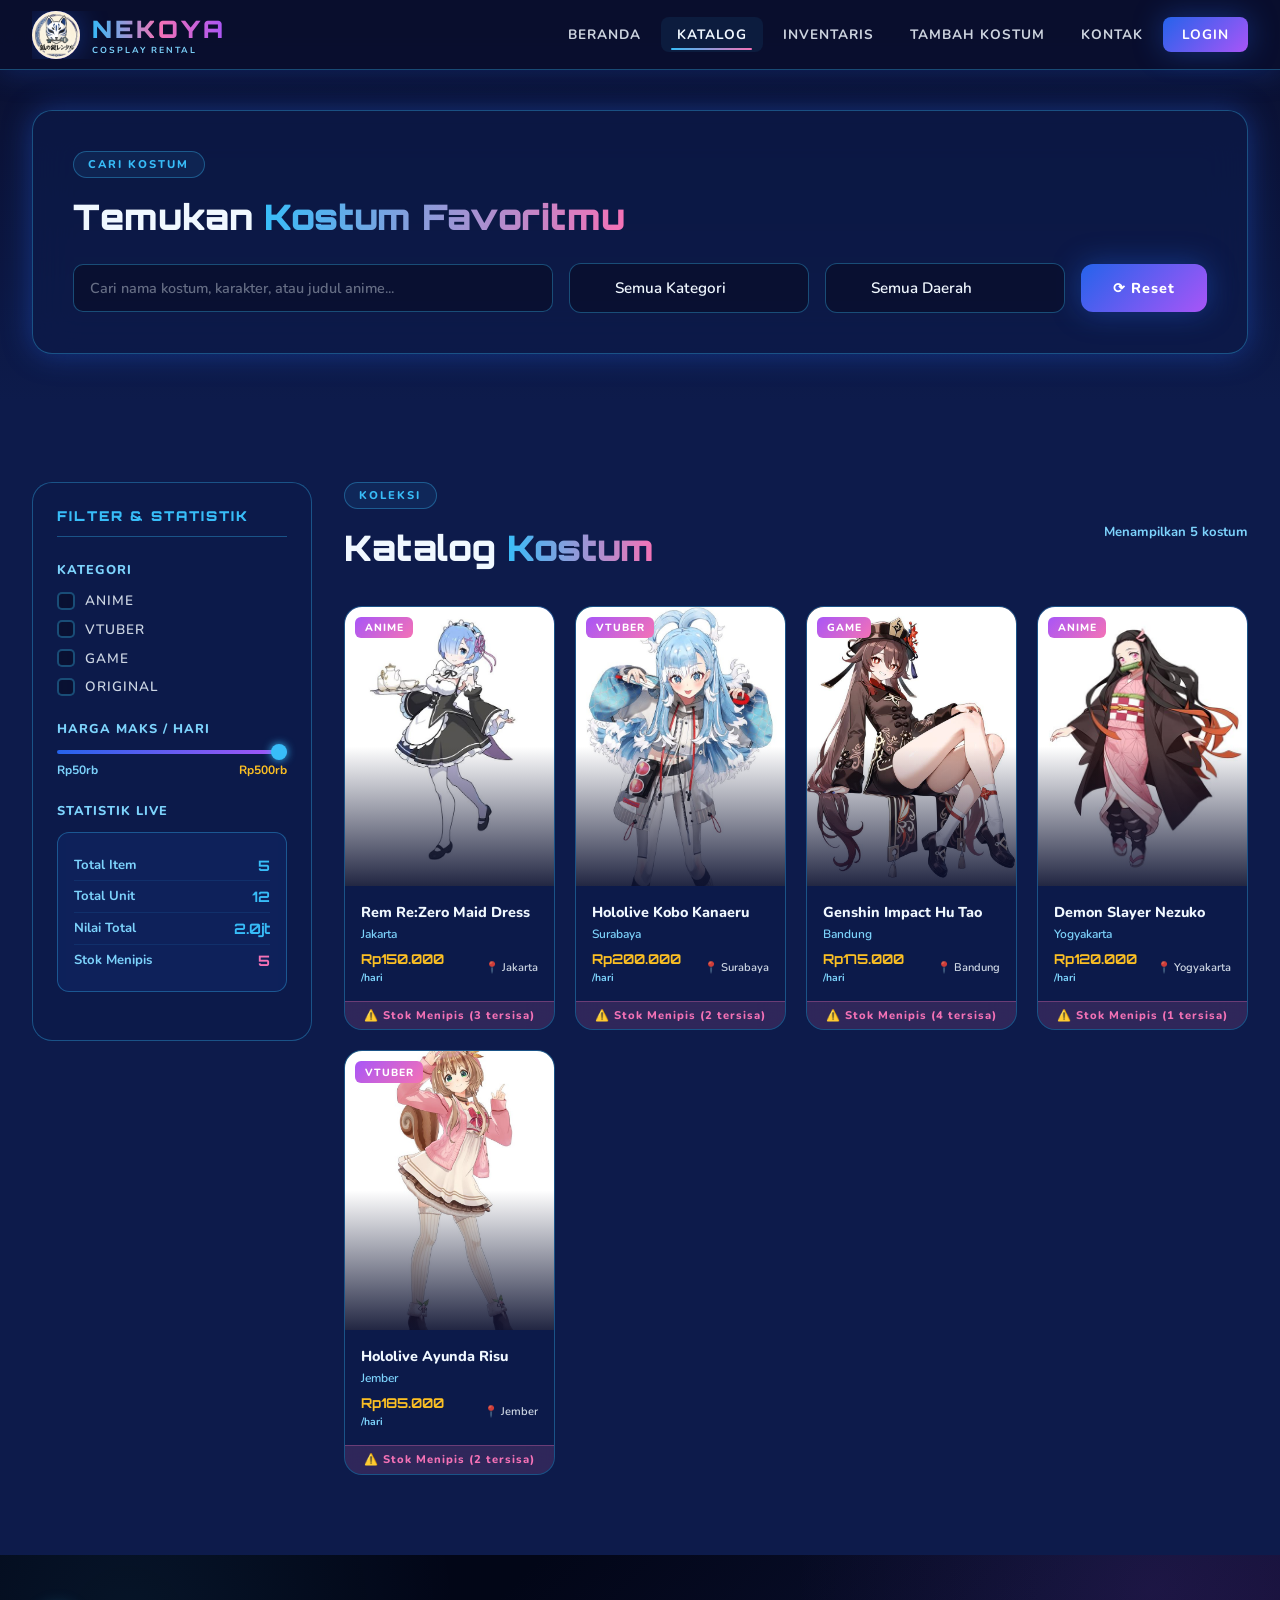
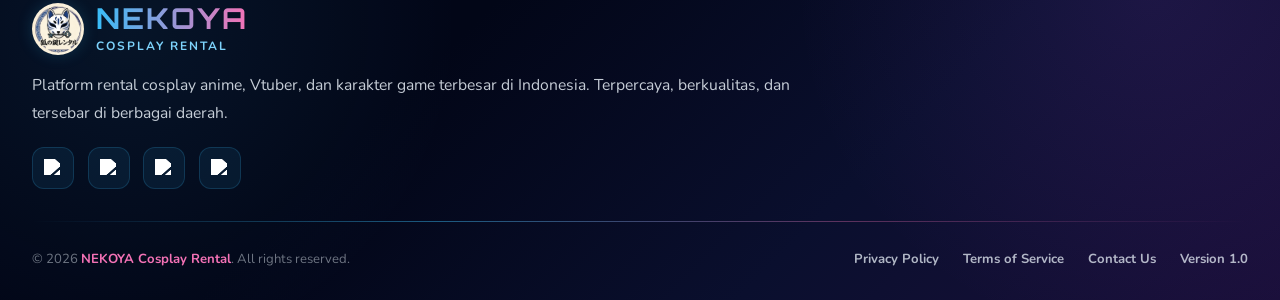
==== katalog.html @ 481cc05e "first commit" ====
<!doctype html>
<html lang="id">
  <head>
    <meta charset="UTF-8" />
    <meta name="viewport" content="width=device-width, initial-scale=1.0" />
    <title>NEKOYA — Katalog</title>
    <link rel="icon" type="image/png" href="picture/Logo Nekoya.png" />
    <link
      href="https://fonts.googleapis.com/css2?family=Cinzel+Decorative:wght@700;900&family=Nunito:wght@400;600;700;800&family=Orbitron:wght@400;700;900&display=swap"
      rel="stylesheet"
    />
    <link rel="stylesheet" href="style.css" />
  </head>
  <body>
    <nav id="navbar">
      <a href="index.html" class="nav-logo">
        <div class="logo-icon">
          <img src="picture/Logo Nekoya.png" alt="Logo Nekoya" />
        </div>
        <div>
          <span class="logo-text">NEKOYA</span>
          <span class="logo-sub">Cosplay Rental</span>
        </div>
      </a>

      <ul class="nav-menu" id="navMenu">
        <li><a href="index.html">Beranda</a></li>
        <li><a href="katalog.html" class="active">Katalog</a></li>
        <li><a href="inventaris.html">Inventaris</a></li>
        <li><a href="tambah.html">Tambah Kostum</a></li>
        <li><a href="kontak.html">Kontak</a></li>
        <li><a href="" class="nav-cta">Login</a></li>
      </ul>

      <div class="hamburger" id="hamburger" onclick="toggleMenu()">
        <span></span><span></span><span></span>
      </div>
    </nav>

    <section id="search-section" style="padding-top: 110px">
      <div class="container">
        <div class="search-wrap reveal">
          <div style="margin-bottom: 1.5rem">
            <div class="section-tag">Cari Kostum</div>
            <h2 class="section-title">Temukan <span>Kostum Favoritmu</span></h2>
          </div>
          <div class="search-row">
            <div class="search-input-wrap" style="flex: 2">
              <span class="search-icon"></span>
              <input
                type="text"
                class="search-input"
                id="searchInput"
                placeholder="Cari nama kostum, karakter, atau judul anime..."
                oninput="filterKatalog()"
              />
            </div>
            <div class="search-input-wrap">
              <select
                class="search-input"
                id="filterKategori"
                onchange="filterKatalog()"
              >
                <option value="">Semua Kategori</option>
                <option value="anime">Anime</option>
                <option value="vtuber">Vtuber</option>
                <option value="game">Game</option>
                <option value="original">Original</option>
              </select>
            </div>
            <div class="search-input-wrap">
              <select
                class="search-input"
                id="filterDaerah"
                onchange="filterKatalog()"
              >
                <option value="">Semua Daerah</option>
                <option value="Jakarta">Jakarta</option>
                <option value="Surabaya">Surabaya</option>
                <option value="Bandung">Bandung</option>
                <option value="Yogyakarta">Yogyakarta</option>
                <option value="Malang">Malang</option>
                <option value="Semarang">Semarang</option>
                <option value="Jember">Jember</option>
              </select>
            </div>
            <button class="btn-search" onclick="resetFilter()">⟳ Reset</button>
          </div>
        </div>
      </div>
    </section>

    <section id="katalog">
      <div class="container">
        <div class="katalog-layout">
          <aside id="sidebar" role="complementary" aria-label="Filter Katalog">
            <div class="sidebar-title">Filter & Statistik</div>

            <div class="filter-group">
              <span class="filter-label">Kategori</span>
              <div class="checkbox-item">
                <input
                  type="checkbox"
                  id="cb-anime"
                  onchange="filterKatalog()"
                /><label for="cb-anime">Anime</label>
              </div>
              <div class="checkbox-item">
                <input
                  type="checkbox"
                  id="cb-vtuber"
                  onchange="filterKatalog()"
                /><label for="cb-vtuber">Vtuber</label>
              </div>
              <div class="checkbox-item">
                <input
                  type="checkbox"
                  id="cb-game"
                  onchange="filterKatalog()"
                /><label for="cb-game">Game</label>
              </div>
              <div class="checkbox-item">
                <input
                  type="checkbox"
                  id="cb-original"
                  onchange="filterKatalog()"
                /><label for="cb-original">Original</label>
              </div>
            </div>

            <div class="filter-group">
              <span class="filter-label">Harga Maks / Hari</span>
              <div class="price-range">
                <input
                  type="range"
                  id="priceRange"
                  min="50000"
                  max="500000"
                  value="500000"
                  step="10000"
                  oninput="updatePrice(this.value)"
                />
                <div
                  style="
                    display: flex;
                    justify-content: space-between;
                    font-size: 0.75rem;
                    color: var(--blue-glow);
                    font-weight: 700;
                  "
                >
                  <span>Rp50rb</span>
                  <span id="priceLabel" style="color: var(--accent-gold)"
                    >Rp500rb</span
                  >
                </div>
              </div>
            </div>

            <div class="filter-group">
              <span class="filter-label">Statistik Live</span>
              <div class="sidebar-stat" id="sidebarStat"></div>
            </div>
          </aside>

          <div>
            <div
              style="
                display: flex;
                justify-content: space-between;
                align-items: center;
                margin-bottom: 1.5rem;
                flex-wrap: wrap;
                gap: 0.5rem;
              "
            >
              <div>
                <div class="section-tag">Koleksi</div>
                <h2 class="section-title">Katalog <span>Kostum</span></h2>
              </div>
              <span
                style="
                  color: var(--blue-glow);
                  font-size: 0.82rem;
                  font-weight: 700;
                "
                id="countLabel"
                >Menampilkan semua kostum</span
              >
            </div>
            <div class="card-grid" id="cardGrid"></div>
          </div>
        </div>
      </div>
    </section>

   <footer id="footer" class="footer-simple">
      <div class="container">
        <div class="footer-top">
          <div class="footer-left">
            <div class="footer-brand">
              <img
                src="picture/Logo Nekoya.png"
                alt="Nekoya"
                class="footer-logo"
              />
              <div>
                <h3>NEKOYA</h3>
                <span>Cosplay Rental</span>
              </div>
            </div>

            <p class="footer-desc">
              Platform rental cosplay anime, Vtuber, dan karakter game terbesar
              di Indonesia. Terpercaya, berkualitas, dan tersebar di berbagai
              daerah.
            </p>

            <div class="footer-social">
              <a
                href="https://instagram.com/"
                class="social-btn"
                target="_blank"
                aria-label="Instagram"
              >
                <img
                  src="https://cdn-icons-png.flaticon.com/512/2111/2111463.png"
                  alt="Instagram"
                  class="social-icon"
                />
              </a>

              <a
                href="https://www.tiktok.com/"
                class="social-btn"
                target="_blank"
                aria-label="TikTok"
              >
                <img
                  src="https://cdn-icons-png.flaticon.com/512/3046/3046121.png"
                  alt="TikTok"
                  class="social-icon"
                />
              </a>

              <a
                href="https://discord.com/"
                class="social-btn"
                target="_blank"
                aria-label="Discord"
              >
                <img
                  src="https://cdn-icons-png.flaticon.com/512/5968/5968756.png"
                  alt="Discord"
                  class="social-icon"
                />
              </a>

              <a
                href="https://x.com/"
                class="social-btn"
                target="_blank"
                aria-label="Twitter"
              >
                <img
                  src="https://cdn-icons-png.flaticon.com/512/733/733579.png"
                  alt="Twitter"
                  class="social-icon"
                />
              </a>
            </div>
          </div>
        </div>

        <div class="footer-line"></div>

        <div class="footer-bottom">
          <p>© 2026 <span>NEKOYA Cosplay Rental</span>. All rights reserved.</p>

          <div class="footer-links">
            <a href="#">Privacy Policy</a>
            <a href="#">Terms of Service</a>
            <a href="kontak.html">Contact Us</a>
            <a href="#">Version 1.0</a>
          </div>
        </div>
      </div>
    </footer>

    <script src="script.js"></script>
  </body>
</html>
---- style.css ----
/* ===== CSS VARIABLES ===== */
:root {
  --blue-deep: #0a0f2e;
  --blue-mid: #0d1b4b;
  --blue-primary: #1a3a8f;
  --blue-bright: #2563eb;
  --blue-neon: #38bdf8;
  --blue-glow: #7dd3fc;
  --accent-pink: #f472b6;
  --accent-purple: #a855f7;
  --accent-gold: #fbbf24;
  --accent-cyan: #06b6d4;
  --white: #f0f8ff;
  --white-dim: rgba(240, 248, 255, 0.85);
  --glass: rgba(13, 27, 75, 0.65);
  --glass-light: rgba(56, 189, 248, 0.08);
  --border-glow: rgba(56, 189, 248, 0.35);
  --shadow-blue: 0 0 30px rgba(37, 99, 235, 0.4);
  --shadow-pink: 0 0 20px rgba(244, 114, 182, 0.4);
  --transition: 0.3s cubic-bezier(0.4, 0, 0.2, 1);
}

* {
  margin: 0;
  padding: 0;
  box-sizing: border-box;
}
html {
  scroll-behavior: smooth;
}

body {
  font-family: "Nunito", sans-serif;
  background: var(--blue-deep);
  color: var(--white);
  overflow-x: hidden;
  min-height: 100vh;
}

::-webkit-scrollbar {
  width: 6px;
}
::-webkit-scrollbar-track {
  background: var(--blue-deep);
}
::-webkit-scrollbar-thumb {
  background: var(--blue-bright);
  border-radius: 3px;
}

body::before {
  content: "";
  position: fixed;
  top: 0;
  left: 0;
  right: 0;
  bottom: 0;
  background:
    radial-gradient(
      ellipse at 20% 20%,
      rgba(168, 85, 247, 0.15) 0%,
      transparent 50%
    ),
    radial-gradient(
      ellipse at 80% 80%,
      rgba(6, 182, 212, 0.12) 0%,
      transparent 50%
    ),
    radial-gradient(
      ellipse at 50% 50%,
      rgba(26, 58, 143, 0.3) 0%,
      transparent 70%
    );
  pointer-events: none;
  z-index: 0;
  animation: bgShift 8s ease-in-out infinite alternate;
}

@keyframes bgShift {
  0% {
    opacity: 1;
  }
  100% {
    opacity: 0.7;
    transform: scale(1.05);
  }
}

nav#navbar {
  position: fixed;
  top: 0;
  left: 0;
  right: 0;
  z-index: 1000;
  background: rgba(10, 15, 46, 0.92);
  backdrop-filter: blur(16px);
  border-bottom: 1px solid var(--border-glow);
  display: flex;
  align-items: center;
  justify-content: space-between;
  padding: 0 2rem;
  height: 70px;
  box-shadow: 0 2px 30px rgba(37, 99, 235, 0.25);
  transition: var(--transition);
}

.nav-logo {
  display: flex;
  align-items: center;
  gap: 12px;
  text-decoration: none;
  min-width: 0;
  flex: 1;
  overflow: hidden;
}

.nav-logo > div:last-child {
  min-width: 0;
  overflow: hidden;
}

.logo-text,
.logo-sub {
  display: block;
  overflow: hidden;
  text-overflow: ellipsis;
}

.logo-icon {
  height: 48px;
  width: 48px;
  background: linear-gradient(135deg, var(--blue-bright), var(--accent-purple));
  border-radius: 50%;
  display: flex;
  align-items: center;
  justify-content: center;
  font-size: 22px;
  box-shadow: var(--shadow-blue);
  animation: logoPulse 3s ease-in-out infinite;
  position: relative;
  overflow: hidden;
}

.logo-icon img {
  width: 100%;
  height: 100%;
  object-fit: cover;
}

.logo-icon::after {
  content: "";
  position: absolute;
  inset: 0;
  background: linear-gradient(
    45deg,
    transparent 30%,
    rgba(255, 255, 255, 0.2) 50%,
    transparent 70%
  );
  animation: shimmer 2s infinite;
}

@keyframes logoPulse {
  0%,
  100% {
    box-shadow: 0 0 15px rgba(37, 99, 235, 0.6);
  }
  50% {
    box-shadow:
      0 0 30px rgba(168, 85, 247, 0.8),
      0 0 60px rgba(37, 99, 235, 0.4);
  }
}

@keyframes shimmer {
  0% {
    transform: translateX(-100%);
  }
  100% {
    transform: translateX(100%);
  }
}

.logo-text {
  font-family: "Orbitron", sans-serif;
  font-weight: 900;
  font-size: 1.5rem;
  background: linear-gradient(
    90deg,
    var(--blue-neon),
    var(--accent-pink),
    var(--accent-purple)
  );
  -webkit-background-clip: text;
  -webkit-text-fill-color: transparent;
  background-clip: text;
  letter-spacing: 3px;
}

.logo-sub {
  font-size: 0.55rem;
  color: var(--blue-glow);
  letter-spacing: 2px;
  text-transform: uppercase;
  font-weight: 700;
}

.nav-menu {
  display: flex;
  align-items: center;
  gap: 0.25rem;
  list-style: none;
  flex-shrink: 0;
}

.nav-menu a {
  display: block;
  padding: 0.5rem 1rem;
  color: var(--white-dim);
  text-decoration: none;
  font-weight: 700;
  font-size: 0.85rem;
  letter-spacing: 1px;
  text-transform: uppercase;
  border-radius: 8px;
  transition: var(--transition);
  position: relative;
}

.nav-menu a::after {
  content: "";
  position: absolute;
  bottom: 2px;
  left: 50%;
  right: 50%;
  height: 2px;
  background: linear-gradient(90deg, var(--blue-neon), var(--accent-pink));
  border-radius: 1px;
  transition: var(--transition);
}

.nav-menu a:hover {
  color: var(--white);
  background: var(--glass-light);
}
.nav-menu a:hover::after {
  left: 10%;
  right: 10%;
}

.nav-cta {
  background: linear-gradient(
    135deg,
    var(--blue-bright),
    var(--accent-purple)
  ) !important;
  color: white !important;
  padding: 0.5rem 1.2rem !important;
  border-radius: 8px !important;
  box-shadow: var(--shadow-blue);
}

.nav-cta:hover {
  transform: translateY(-2px);
  box-shadow: 0 0 25px rgba(168, 85, 247, 0.6) !important;
}
.nav-cta::after {
  display: none;
}

.hamburger {
  display: none;
  flex-direction: column;
  gap: 5px;
  cursor: pointer;
  padding: 5px;
}
.hamburger span {
  display: block;
  width: 25px;
  height: 2px;
  background: var(--blue-neon);
  border-radius: 2px;
  transition: var(--transition);
}

header#hero {
  position: relative;
  z-index: 1;
  min-height: 100vh;
  display: flex;
  align-items: center;
  padding: 100px 2rem 60px;
  overflow: visible;
}

.hero-bg {
  position: absolute;
  inset: 0;
  background: linear-gradient(
    135deg,
    rgba(10, 15, 46, 0.95) 0%,
    rgba(26, 58, 143, 0.6) 50%,
    rgba(168, 85, 247, 0.2) 100%
  );
  z-index: 0;
}

.anime-char {
  position: absolute;
  right: -20px;
  bottom: 0;
  width: 55%;
  max-width: 680px;
  height: 100%;
  z-index: 1;
  pointer-events: none;
}

.char-svg-wrap {
  position: absolute;
  bottom: 0;
  right: 0;
  width: 100%;
  height: 100%;
  display: flex;
  align-items: flex-end;
  justify-content: flex-end;
}

.orb {
  position: absolute;
  border-radius: 50%;
  filter: blur(60px);
  animation: float 6s ease-in-out infinite;
  pointer-events: none;
}
.orb-1 {
  width: 300px;
  height: 300px;
  background: rgba(168, 85, 247, 0.2);
  top: 10%;
  left: -5%;
  animation-delay: 0s;
}
.orb-2 {
  width: 200px;
  height: 200px;
  background: rgba(6, 182, 212, 0.25);
  top: 60%;
  left: 30%;
  animation-delay: 2s;
}
.orb-3 {
  width: 250px;
  height: 250px;
  background: rgba(244, 114, 182, 0.15);
  top: 20%;
  right: 10%;
  animation-delay: 4s;
}

@keyframes float {
  0%,
  100% {
    transform: translateY(0px) rotate(0deg);
  }
  50% {
    transform: translateY(-30px) rotate(5deg);
  }
}

.stars {
  position: absolute;
  inset: 0;
  z-index: 0;
  overflow: hidden;
}
.star {
  position: absolute;
  width: 2px;
  height: 2px;
  background: white;
  border-radius: 50%;
  animation: twinkle 3s ease-in-out infinite;
}

@keyframes twinkle {
  0%,
  100% {
    opacity: 0.2;
    transform: scale(1);
  }
  50% {
    opacity: 1;
    transform: scale(1.5);
  }
}

.hero-content {
  position: relative;
  z-index: 2;
  max-width: 600px;
  text-align: left;
}

.hero-badge {
  display: inline-flex;
  align-items: center;
  gap: 8px;
  background: rgba(56, 189, 248, 0.1);
  border: 1px solid var(--border-glow);
  border-radius: 50px;
  padding: 0.4rem 1rem;
  font-size: 0.75rem;
  font-weight: 700;
  letter-spacing: 2px;
  text-transform: uppercase;
  color: var(--blue-neon);
  margin-bottom: 1.5rem;
  animation: slideInLeft 0.8s ease both;
}

.hero-badge-dot {
  width: 8px;
  height: 8px;
  background: var(--accent-pink);
  border-radius: 50%;
  animation: blink 1.5s ease-in-out infinite;
}

@keyframes blink {
  0%,
  100% {
    opacity: 1;
  }
  50% {
    opacity: 0.3;
  }
}

@keyframes slideInLeft {
  from {
    opacity: 0;
    transform: translateX(-40px);
  }
  to {
    opacity: 1;
    transform: translateX(0);
  }
}

.hero-title {
  font-family: "Cinzel Decorative", serif;
  font-size: clamp(2.5rem, 6vw, 4.5rem);
  font-weight: 900;
  line-height: 1.24;
  padding-top: 10px;
  margin-bottom: 1rem;
  animation: slideInLeft 0.8s ease 0.2s both;
  overflow: visible;
}

.hero-title .line1 {
  color: var(--white);
}

.hero-title .line1,
.hero-title .line2 {
  display: block;
  overflow: visible;
  padding-top: 0.12em;
}

.hero-title span {
  display: block;
  padding-top: 6px;
}

.hero-title .line2 {
  background: linear-gradient(
    90deg,
    var(--blue-neon),
    var(--accent-pink),
    var(--accent-purple)
  );
  -webkit-background-clip: text;
  -webkit-text-fill-color: transparent;
  background-clip: text;
  background-size: 200% auto;
  animation:
    gradientFlow 3s linear infinite,
    slideInLeft 0.8s ease 0.2s both;
}

@keyframes gradientFlow {
  0% {
    background-position: 0% center;
  }
  100% {
    background-position: 200% center;
  }
}

.hero-desc {
  font-size: 1.05rem;
  color: var(--white-dim);
  line-height: 1.8;
  margin-bottom: 2rem;
  max-width: 480px;
  animation: slideInLeft 0.8s ease 0.4s both;
}

.hero-btns {
  display: flex;
  gap: 1rem;
  flex-wrap: wrap;
  animation: slideInLeft 0.8s ease 0.6s both;
}

.btn-primary {
  display: inline-flex;
  align-items: center;
  gap: 8px;
  background: linear-gradient(135deg, var(--blue-bright), var(--accent-purple));
  color: white;
  padding: 0.85rem 1.8rem;
  border-radius: 12px;
  font-weight: 800;
  font-size: 0.9rem;
  text-decoration: none;
  letter-spacing: 1px;
  border: none;
  cursor: pointer;
  box-shadow: var(--shadow-blue);
  transition: var(--transition);
  position: relative;
  overflow: hidden;
}

.btn-primary::after {
  content: "";
  position: absolute;
  inset: 0;
  background: linear-gradient(
    45deg,
    transparent 30%,
    rgba(255, 255, 255, 0.15) 50%,
    transparent 70%
  );
  transform: translateX(-100%);
  transition: var(--transition);
}

.btn-primary:hover {
  transform: translateY(-3px);
  box-shadow: 0 0 40px rgba(168, 85, 247, 0.7);
}
.btn-primary:hover::after {
  transform: translateX(100%);
}

.btn-secondary {
  display: inline-flex;
  align-items: center;
  gap: 8px;
  background: transparent;
  color: var(--blue-neon);
  padding: 0.85rem 1.8rem;
  border-radius: 12px;
  font-weight: 800;
  font-size: 0.9rem;
  text-decoration: none;
  letter-spacing: 1px;
  border: 1px solid var(--border-glow);
  cursor: pointer;
  transition: var(--transition);
}

.btn-secondary:hover {
  background: var(--glass-light);
  border-color: var(--blue-neon);
  transform: translateY(-3px);
  box-shadow: 0 0 20px rgba(56, 189, 248, 0.3);
}

.hero-stats {
  display: flex;
  gap: 2rem;
  margin-top: 3rem;
  animation: slideInLeft 0.8s ease 0.8s both;
}

.stat-item {
  text-align: center;
}
.stat-num {
  font-family: "Orbitron", sans-serif;
  font-size: 1.8rem;
  font-weight: 900;
  background: linear-gradient(90deg, var(--blue-neon), var(--accent-pink));
  -webkit-background-clip: text;
  -webkit-text-fill-color: transparent;
  background-clip: text;
}
.stat-label {
  font-size: 0.7rem;
  color: var(--blue-glow);
  letter-spacing: 1px;
  text-transform: uppercase;
  font-weight: 700;
}

.hero-illustration {
  position: absolute;
  right: 0;
  bottom: 0;
  width: 50%;
  max-width: 620px;
  height: 100%;
  z-index: 1;
  display: flex;
  align-items: flex-end;
  justify-content: center;
}

.hero-character {
  width: 100%;
  max-width: 420px;
  height: auto;
  object-fit: contain;
  position: relative;
  z-index: 2;

  filter: drop-shadow(0 0 25px rgba(138, 43, 226, 0.6))
    drop-shadow(0 0 60px rgba(56, 189, 248, 0.4));

  animation: float 6s ease-in-out infinite;
}

.hero-illustration::before {
  content: "";
  position: absolute;
  width: 420px;
  height: 420px;
  background: radial-gradient(
    circle,
    rgba(138, 43, 226, 0.35) 0%,
    rgba(56, 189, 248, 0.25) 40%,
    rgba(56, 189, 248, 0) 70%
  );
  filter: blur(40px);
  z-index: 1;
}

.hero-illustration::after {
  content: "";
  position: absolute;
  bottom: 10px;
  width: 260px;
  height: 70px;

  background: radial-gradient(
    ellipse at center,
    rgba(0, 0, 0, 0.5) 0%,
    rgba(0, 0, 0, 0.2) 60%,
    rgba(0, 0, 0, 0) 100%
  );

  border-radius: 50%;
  filter: blur(10px);
  z-index: 1;
}

@keyframes float {
  0%,
  100% {
    transform: translateY(0);
  }
  50% {
    transform: translateY(-12px);
  }
}

.hero-illustration img {
  width: 100%;
  height: auto;
  max-height: 90vh;
  object-fit: contain;
  display: block;
}

.hero-illustration svg {
  width: 100%;
  height: auto;
  max-height: 90vh;
}

section {
  position: relative;
  z-index: 1;
  padding: 5rem 2rem;
}

.container {
  max-width: 1280px;
  margin: 0 auto;
}

.section-tag {
  display: inline-flex;
  align-items: center;
  gap: 8px;
  background: rgba(56, 189, 248, 0.08);
  border: 1px solid var(--border-glow);
  border-radius: 50px;
  padding: 0.3rem 0.9rem;
  font-size: 0.7rem;
  font-weight: 800;
  letter-spacing: 2px;
  text-transform: uppercase;
  color: var(--blue-neon);
  margin-bottom: 1rem;
}

.section-title {
  font-family: "Orbitron", sans-serif;
  font-size: clamp(1.5rem, 3vw, 2.2rem);
  font-weight: 900;
  margin-bottom: 0.75rem;
  color: var(--white);
}

.section-title span {
  background: linear-gradient(90deg, var(--blue-neon), var(--accent-pink));
  -webkit-background-clip: text;
  -webkit-text-fill-color: transparent;
  background-clip: text;
}

.section-desc {
  color: var(--white-dim);
  line-height: 1.8;
  max-width: 500px;
  font-size: 0.95rem;
}

#search-section {
  background: linear-gradient(
    180deg,
    var(--blue-deep) 0%,
    var(--blue-mid) 100%
  );
  padding: 3rem 2rem;
}

.search-wrap {
  background: var(--glass);
  backdrop-filter: blur(20px);
  border: 1px solid var(--border-glow);
  border-radius: 20px;
  padding: 2.5rem;
  box-shadow: var(--shadow-blue);
}

.search-row {
  display: flex;
  gap: 1rem;
  align-items: center;
  flex-wrap: wrap;
}

.search-input-wrap {
  flex: 1;
  min-width: 240px;
  position: relative;
}

.search-icon {
  position: absolute;
  left: 1rem;
  top: 50%;
  transform: translateY(-50%);
  font-size: 1.1rem;
  color: var(--blue-neon);
  pointer-events: none;
}

.search-input {
  width: 100%;
  background: rgba(10, 15, 46, 0.8);
  border: 1px solid var(--border-glow);
  border-radius: 12px;
  padding: 0.9rem 1rem 0.9rem 2.8rem;
  color: var(--white);
  font-family: "Nunito", sans-serif;
  font-size: 0.95rem;
  font-weight: 600;
  transition: var(--transition);
  outline: none;
}

.search-input::placeholder {
  color: rgba(240, 248, 255, 0.4);
}
.search-input:focus {
  border-color: var(--blue-neon);
  box-shadow:
    0 0 0 3px rgba(56, 189, 248, 0.15),
    var(--shadow-blue);
  background: rgba(10, 15, 46, 0.95);
}

select.search-input {
  cursor: pointer;
  -webkit-appearance: none;
  appearance: none;
}

.btn-search {
  background: linear-gradient(135deg, var(--blue-bright), var(--accent-purple));
  color: white;
  border: none;
  cursor: pointer;
  padding: 0.9rem 2rem;
  border-radius: 12px;
  font-family: "Nunito", sans-serif;
  font-weight: 800;
  font-size: 0.9rem;
  letter-spacing: 1px;
  transition: var(--transition);
  box-shadow: var(--shadow-blue);
  white-space: nowrap;
}

.btn-search:hover {
  transform: translateY(-2px);
  box-shadow: 0 0 30px rgba(168, 85, 247, 0.6);
}

#katalog {
  background: var(--blue-mid);
}

.katalog-layout {
  display: grid;
  grid-template-columns: 280px 1fr;
  gap: 2rem;
}

aside#sidebar {
  background: var(--glass);
  backdrop-filter: blur(20px);
  border: 1px solid var(--border-glow);
  border-radius: 20px;
  padding: 1.5rem;
  height: fit-content;
  position: sticky;
  top: 90px;
}

.sidebar-title {
  font-family: "Orbitron", sans-serif;
  font-size: 0.85rem;
  font-weight: 900;
  letter-spacing: 2px;
  text-transform: uppercase;
  color: var(--blue-neon);
  margin-bottom: 1.5rem;
  padding-bottom: 0.75rem;
  border-bottom: 1px solid var(--border-glow);
}

.filter-group {
  margin-bottom: 1.5rem;
}
.filter-label {
  font-size: 0.8rem;
  font-weight: 800;
  letter-spacing: 1px;
  text-transform: uppercase;
  color: var(--blue-glow);
  margin-bottom: 0.75rem;
  display: block;
}

.checkbox-item {
  display: flex;
  align-items: center;
  gap: 10px;
  margin-bottom: 0.6rem;
  cursor: pointer;
}

.checkbox-item input[type="checkbox"] {
  -webkit-appearance: none;
  appearance: none;
  width: 18px;
  height: 18px;
  background: rgba(10, 15, 46, 0.8);
  border: 2px solid var(--border-glow);
  border-radius: 5px;
  cursor: pointer;
  transition: var(--transition);
  position: relative;
  flex-shrink: 0;
}

.checkbox-item input[type="checkbox"]:checked {
  background: linear-gradient(135deg, var(--blue-bright), var(--accent-purple));
  border-color: var(--blue-bright);
}

.checkbox-item input[type="checkbox"]:checked::after {
  content: "✓";
  position: absolute;
  top: 50%;
  left: 50%;
  transform: translate(-50%, -50%);
  color: white;
  font-size: 11px;
  font-weight: 900;
}

.checkbox-item input[type="checkbox"]:hover {
  border-color: var(--blue-neon);
}

.checkbox-item label {
  font-size: 0.85rem;
  font-weight: 600;
  color: var(--white-dim);
  cursor: pointer;
  transition: var(--transition);
}

.checkbox-item:hover label {
  color: var(--white);
}

.price-range {
  display: flex;
  flex-direction: column;
  gap: 0.5rem;
}

input[type="range"] {
  -webkit-appearance: none;
  appearance: none;
  width: 100%;
  height: 4px;
  background: linear-gradient(90deg, var(--blue-bright), var(--accent-purple));
  border-radius: 2px;
  outline: none;
}

input[type="range"]::-webkit-slider-thumb {
  -webkit-appearance: none;
  appearance: none;
  width: 16px;
  height: 16px;
  border-radius: 50%;
  background: var(--blue-neon);
  cursor: pointer;
  box-shadow: 0 0 8px var(--blue-neon);
}

.sidebar-stat {
  background: rgba(37, 99, 235, 0.1);
  border: 1px solid var(--border-glow);
  border-radius: 12px;
  padding: 1rem;
}

.sidebar-stat-item {
  display: flex;
  justify-content: space-between;
  align-items: center;
  padding: 0.4rem 0;
  border-bottom: 1px solid rgba(56, 189, 248, 0.1);
  font-size: 0.82rem;
}

.sidebar-stat-item:last-child {
  border-bottom: none;
}
.sidebar-stat-item .key {
  color: var(--blue-glow);
  font-weight: 700;
}
.sidebar-stat-item .val {
  font-family: "Orbitron", sans-serif;
  font-size: 0.9rem;
  font-weight: 700;
  color: var(--blue-neon);
}

.val.danger {
  color: var(--accent-pink);
  animation: blink 1s ease-in-out infinite;
}

.card-grid {
  display: grid;
  grid-template-columns: repeat(4, 1fr);
  gap: 1.25rem;
}

.card {
  background: var(--glass);
  backdrop-filter: blur(15px);
  border: 1px solid var(--border-glow);
  border-radius: 18px;
  overflow: hidden;
  transition: var(--transition);
  cursor: pointer;
  position: relative;
}

.card:hover {
  transform: translateY(-8px) scale(1.02);
  border-color: var(--blue-neon);
  box-shadow:
    0 20px 50px rgba(37, 99, 235, 0.4),
    0 0 30px rgba(56, 189, 248, 0.2);
}

.card-img {
  width: 100%;
  aspect-ratio: 3/4;
  background: linear-gradient(135deg, var(--blue-mid), var(--blue-primary));
  position: relative;
  overflow: hidden;
  display: flex;
  align-items: center;
  justify-content: center;
  font-size: 4rem;
}

.card-img::after {
  content: "";
  position: absolute;
  inset: 0;
  background: linear-gradient(
    to bottom,
    transparent 50%,
    rgba(10, 15, 46, 0.9) 100%
  );
}

.card-badge {
  position: absolute;
  top: 10px;
  left: 10px;
  z-index: 1;
  background: linear-gradient(135deg, var(--accent-purple), var(--accent-pink));
  color: white;
  padding: 0.2rem 0.6rem;
  border-radius: 6px;
  font-size: 0.65rem;
  font-weight: 800;
  letter-spacing: 1px;
  text-transform: uppercase;
}

.card-body {
  padding: 1rem;
}
.card-name {
  font-weight: 800;
  font-size: 0.9rem;
  margin-bottom: 0.25rem;
  color: var(--white);
}
.card-series {
  font-size: 0.75rem;
  color: var(--blue-glow);
  margin-bottom: 0.5rem;
  font-weight: 600;
}

.card-meta {
  display: flex;
  justify-content: space-between;
  align-items: center;
}

.card-price {
  font-family: "Orbitron", sans-serif;
  font-size: 0.85rem;
  font-weight: 700;
  color: var(--accent-gold);
}

.card-price small {
  font-size: 0.65rem;
  color: var(--blue-glow);
  font-family: "Nunito", sans-serif;
}

.card-loc {
  font-size: 0.7rem;
  color: var(--white-dim);
  font-weight: 600;
}
.card-loc::before {
  content: "📍 ";
}

.card-stock-low {
  width: 100%;
  padding: 0.4rem;
  background: rgba(244, 114, 182, 0.15);
  border-top: 1px solid rgba(244, 114, 182, 0.3);
  text-align: center;
  font-size: 0.7rem;
  font-weight: 800;
  color: var(--accent-pink);
  letter-spacing: 1px;
}

#tabel-section {
  background: var(--blue-deep);
}

.table-wrap {
  background: var(--glass);
  backdrop-filter: blur(20px);
  border: 1px solid var(--border-glow);
  border-radius: 20px;
  overflow: hidden;
  box-shadow: var(--shadow-blue);
}

.table-header {
  display: flex;
  justify-content: space-between;
  align-items: center;
  padding: 1.5rem 2rem;
  border-bottom: 1px solid var(--border-glow);
  flex-wrap: wrap;
  gap: 1rem;
}

.table-title {
  font-family: "Orbitron", sans-serif;
  font-size: 1rem;
  font-weight: 900;
  color: var(--blue-neon);
}

table {
  width: 100%;
  border-collapse: collapse;
  font-size: 0.85rem;
}

thead tr {
  background: rgba(37, 99, 235, 0.15);
}

th {
  padding: 1rem 1.25rem;
  text-align: left;
  font-size: 0.72rem;
  font-weight: 900;
  letter-spacing: 1.5px;
  text-transform: uppercase;
  color: var(--blue-neon);
  border-bottom: 1px solid var(--border-glow);
  white-space: nowrap;
}

tbody tr:nth-child(odd) {
  background: rgba(26, 58, 143, 0.1);
}
tbody tr:nth-child(even) {
  background: rgba(56, 189, 248, 0.04);
}

tbody tr {
  transition: var(--transition);
  border-bottom: 1px solid rgba(56, 189, 248, 0.05);
}

tbody tr:hover {
  background: rgba(37, 99, 235, 0.2);
}

td {
  padding: 0.9rem 1.25rem;
  color: var(--white-dim);
  vertical-align: middle;
}

td:first-child {
  font-weight: 800;
  color: var(--white);
}

.badge-status {
  display: inline-flex;
  align-items: center;
  gap: 5px;
  padding: 0.25rem 0.7rem;
  border-radius: 6px;
  font-size: 0.7rem;
  font-weight: 800;
  letter-spacing: 0.5px;
}

.badge-available {
  background: rgba(6, 182, 212, 0.15);
  color: var(--accent-cyan);
  border: 1px solid rgba(6, 182, 212, 0.3);
}
.badge-rented {
  background: rgba(244, 114, 182, 0.15);
  color: var(--accent-pink);
  border: 1px solid rgba(244, 114, 182, 0.3);
}
.badge-limited {
  background: rgba(251, 191, 36, 0.15);
  color: var(--accent-gold);
  border: 1px solid rgba(251, 191, 36, 0.3);
}

.btn-edit,
.btn-del {
  padding: 0.3rem 0.7rem;
  border-radius: 6px;
  font-size: 0.72rem;
  font-weight: 800;
  border: none;
  cursor: pointer;
  transition: var(--transition);
  font-family: "Nunito", sans-serif;
}

.btn-edit {
  background: rgba(37, 99, 235, 0.2);
  color: var(--blue-neon);
  border: 1px solid rgba(37, 99, 235, 0.4);
}
.btn-edit:hover {
  background: rgba(37, 99, 235, 0.4);
  transform: scale(1.05);
}
.btn-del {
  background: rgba(244, 114, 182, 0.15);
  color: var(--accent-pink);
  border: 1px solid rgba(244, 114, 182, 0.3);
  margin-left: 5px;
}
.btn-del:hover {
  background: rgba(244, 114, 182, 0.3);
  transform: scale(1.05);
}

#form-section {
  background: linear-gradient(
    180deg,
    var(--blue-mid) 0%,
    var(--blue-deep) 100%
  );
}

.form-layout {
  display: grid;
  grid-template-columns: 1fr 1fr;
  gap: 2.5rem;
  align-items: start;
}

.form-card {
  background: var(--glass);
  backdrop-filter: blur(20px);
  border: 1px solid var(--border-glow);
  border-radius: 24px;
  padding: 2.5rem;
  box-shadow: var(--shadow-blue);
}

.form-title {
  font-family: "Orbitron", sans-serif;
  font-size: 1rem;
  font-weight: 900;
  color: var(--blue-neon);
  margin-bottom: 2rem;
  padding-bottom: 1rem;
  border-bottom: 1px solid var(--border-glow);
  display: flex;
  align-items: center;
  gap: 10px;
}

.form-grid {
  display: grid;
  grid-template-columns: 1fr 1fr;
  gap: 1.25rem;
}

.form-group {
  display: flex;
  flex-direction: column;
  gap: 0.5rem;
}
.form-group.full {
  grid-column: 1 / -1;
}

label {
  font-size: 0.78rem;
  font-weight: 800;
  letter-spacing: 1px;
  text-transform: uppercase;
  color: var(--blue-glow);
}

label .req {
  color: var(--accent-pink);
  margin-left: 3px;
}

input[type="text"],
input[type="number"],
input[type="date"],
input[type="email"],
input[type="file"],
textarea,
select {
  background: rgba(10, 15, 46, 0.8);
  border: 1px solid var(--border-glow);
  border-radius: 10px;
  padding: 0.8rem 1rem;
  color: var(--white);
  font-family: "Nunito", sans-serif;
  font-size: 0.9rem;
  font-weight: 600;
  transition: var(--transition);
  outline: none;
  width: 100%;
}

input:focus,
textarea:focus,
select:focus {
  border-color: var(--blue-neon);
  box-shadow: 0 0 0 3px rgba(56, 189, 248, 0.12);
  background: rgba(10, 15, 46, 0.95);
}

input.error {
  border-color: var(--accent-pink);
  box-shadow: 0 0 0 3px rgba(244, 114, 182, 0.15);
}

.error-msg {
  font-size: 0.72rem;
  color: var(--accent-pink);
  font-weight: 700;
  display: none;
}
.error-msg.show {
  display: block;
}

textarea {
  resize: vertical;
  min-height: 90px;
}

input[type="file"] {
  cursor: pointer;
  padding: 0.6rem 1rem;
}

input[type="file"]::file-selector-button {
  background: linear-gradient(135deg, var(--blue-bright), var(--accent-purple));
  color: white;
  border: none;
  padding: 0.4rem 1rem;
  border-radius: 6px;
  font-family: "Nunito", sans-serif;
  font-weight: 800;
  font-size: 0.8rem;
  cursor: pointer;
  margin-right: 10px;
  transition: var(--transition);
}

select {
  -webkit-appearance: none;
  appearance: none;
  cursor: pointer;
}
select option {
  background: var(--blue-deep);
  color: var(--white);
}

.btn-submit {
  width: 100%;
  background: linear-gradient(135deg, var(--blue-bright), var(--accent-purple));
  color: white;
  border: none;
  cursor: pointer;
  padding: 1rem;
  border-radius: 12px;
  font-family: "Nunito", sans-serif;
  font-weight: 900;
  font-size: 1rem;
  letter-spacing: 2px;
  text-transform: uppercase;
  transition: var(--transition);
  margin-top: 1.5rem;
  box-shadow: var(--shadow-blue);
  position: relative;
  overflow: hidden;
}

.btn-submit::after {
  content: "";
  position: absolute;
  inset: 0;
  background: linear-gradient(
    45deg,
    transparent 30%,
    rgba(255, 255, 255, 0.15) 50%,
    transparent 70%
  );
  transform: translateX(-100%);
}

.btn-submit:hover {
  transform: translateY(-3px);
  box-shadow: 0 0 40px rgba(168, 85, 247, 0.7);
}
.btn-submit:hover::after {
  animation: btnShimmer 0.6s ease;
}

@keyframes btnShimmer {
  from {
    transform: translateX(-100%);
  }
  to {
    transform: translateX(100%);
  }
}

.foto-preview {
  width: 100%;
  height: 180px;
  background: rgba(10, 15, 46, 0.6);
  border: 2px dashed var(--border-glow);
  border-radius: 12px;
  display: flex;
  align-items: center;
  justify-content: center;
  overflow: hidden;
  transition: var(--transition);
}

.foto-preview img {
  width: 100%;
  height: 100%;
  object-fit: cover;
}
.foto-preview span {
  color: var(--blue-glow);
  font-size: 0.8rem;
  font-weight: 700;
}

.modal-overlay {
  display: none;
  position: fixed;
  inset: 0;
  z-index: 9999;
  background: rgba(0, 0, 0, 0.7);
  backdrop-filter: blur(10px);
  align-items: center;
  justify-content: center;
}

.modal-overlay.active {
  display: flex;
}

.modal {
  background: var(--blue-mid);
  border: 1px solid var(--border-glow);
  border-radius: 24px;
  padding: 2.5rem;
  max-width: 420px;
  width: 90%;
  box-shadow: 0 0 60px rgba(37, 99, 235, 0.5);
  animation: modalIn 0.3s ease;
}

@keyframes modalIn {
  from {
    opacity: 0;
    transform: scale(0.85) translateY(20px);
  }
  to {
    opacity: 1;
    transform: scale(1) translateY(0);
  }
}

.modal-icon {
  font-size: 3rem;
  text-align: center;
  margin-bottom: 1rem;
}
.modal-title {
  font-family: "Orbitron", sans-serif;
  font-size: 1.1rem;
  font-weight: 900;
  text-align: center;
  margin-bottom: 0.5rem;
  color: var(--accent-pink);
}
.modal-desc {
  text-align: center;
  color: var(--white-dim);
  margin-bottom: 1.5rem;
  font-size: 0.9rem;
}
.modal-item-name {
  color: var(--blue-neon);
  font-weight: 800;
}
.modal-btns {
  display: flex;
  gap: 1rem;
}
.modal-btns button {
  flex: 1;
  padding: 0.85rem;
  border-radius: 10px;
  font-family: "Nunito", sans-serif;
  font-weight: 800;
  font-size: 0.9rem;
  cursor: pointer;
  transition: var(--transition);
}
.modal-cancel {
  background: transparent;
  color: var(--white-dim);
  border: 1px solid var(--border-glow);
}
.modal-cancel:hover {
  background: var(--glass-light);
}
.modal-confirm {
  background: linear-gradient(135deg, #dc2626, #f472b6);
  color: white;
  border: none;
}
.modal-confirm:hover {
  transform: translateY(-2px);
  box-shadow: var(--shadow-pink);
}

.toast {
  position: fixed;
  bottom: 2rem;
  right: 2rem;
  z-index: 10000;
  background: var(--glass);
  backdrop-filter: blur(20px);
  border: 1px solid var(--border-glow);
  border-radius: 14px;
  padding: 1rem 1.5rem;
  display: flex;
  align-items: center;
  gap: 12px;
  font-weight: 700;
  font-size: 0.9rem;
  box-shadow: var(--shadow-blue);
  transform: translateY(100px);
  opacity: 0;
  transition: all 0.4s cubic-bezier(0.4, 0, 0.2, 1);
  max-width: 320px;
}

.toast.show {
  transform: translateY(0);
  opacity: 1;
}
.toast.success {
  border-color: var(--accent-cyan);
}
.toast.error {
  border-color: var(--accent-pink);
}

.stats-grid {
  display: grid;
  grid-template-columns: repeat(4, 1fr);
  gap: 1.5rem;
  margin-top: 2rem;
}

.stat-card {
  background: var(--glass);
  backdrop-filter: blur(15px);
  border: 1px solid var(--border-glow);
  border-radius: 18px;
  padding: 1.75rem;
  text-align: center;
  transition: var(--transition);
  position: relative;
  overflow: hidden;
}

.stat-card::before {
  content: "";
  position: absolute;
  inset: 0;
  background: linear-gradient(
    135deg,
    rgba(37, 99, 235, 0.1),
    rgba(168, 85, 247, 0.05)
  );
  opacity: 0;
  transition: var(--transition);
}

.stat-card:hover {
  transform: translateY(-5px);
  border-color: var(--blue-neon);
}
.stat-card:hover::before {
  opacity: 1;
}

.stat-card .emoji {
  font-size: 2rem;
  margin-bottom: 0.75rem;
  display: block;
}
.stat-card .number {
  font-family: "Orbitron", sans-serif;
  font-size: 2rem;
  font-weight: 900;
  background: linear-gradient(90deg, var(--blue-neon), var(--accent-pink));
  -webkit-background-clip: text;
  -webkit-text-fill-color: transparent;
  background-clip: text;
  line-height: 1;
}
.stat-card .label {
  color: var(--blue-glow);
  font-size: 0.78rem;
  font-weight: 700;
  letter-spacing: 1px;
  text-transform: uppercase;
  margin-top: 0.4rem;
}

.low-stock-warning {
  background: rgba(244, 114, 182, 0.1);
  border: 1px solid rgba(244, 114, 182, 0.3);
}
.low-stock-warning .number {
  background: none;
  -webkit-text-fill-color: var(--accent-pink);
}

.footer-simple {
  background: linear-gradient(
    135deg,
    #020617,
    #020617,
    #0a0f2e,
    #1a0f3a
  );
  padding: 3rem 2rem 2rem;
  color: white;
  position: relative;
  z-index: 1;
  overflow: hidden;
}

.footer-simple::before {
  content: "";
  position: absolute;
  inset: 0;
  background:
    radial-gradient(circle at 10% 20%, rgba(56, 189, 248, 0.08), transparent 28%),
    radial-gradient(circle at 90% 10%, rgba(168, 85, 247, 0.10), transparent 30%);
  pointer-events: none;
}

.footer-top {
  display: flex;
  justify-content: space-between;
  align-items: flex-start;
  position: relative;
  z-index: 1;
}

.footer-left {
  max-width: 760px;
}

.footer-brand {
  display: flex;
  align-items: center;
  gap: 12px;
  margin-bottom: 1rem;
}

.footer-logo {
  width: 52px;
  height: 52px;
  border-radius: 50%;
  object-fit: cover;
  box-shadow: 0 0 16px rgba(56, 189, 248, 0.18);
}

.footer-brand h3 {
  font-family: "Orbitron", sans-serif;
  font-size: 1.8rem;
  margin: 0;
  line-height: 1;
  letter-spacing: 2px;
  background: linear-gradient(90deg, var(--blue-neon), var(--accent-pink));
  -webkit-background-clip: text;
  -webkit-text-fill-color: transparent;
  background-clip: text;
}

.footer-brand span {
  display: block;
  margin-top: 0.35rem;
  font-size: 0.75rem;
  letter-spacing: 2px;
  text-transform: uppercase;
  color: var(--blue-glow);
  font-weight: 700;
}

.footer-desc {
  max-width: 900px;
  color: rgba(240, 248, 255, 0.82);
  line-height: 1.8;
  font-size: 0.98rem;
  margin-bottom: 1.2rem;
}

.footer-social {
  display: flex;
  gap: 0.85rem;
  flex-wrap: wrap;
}

.social-btn {
  width: 42px;
  height: 42px;
  display: inline-flex;
  align-items: center;
  justify-content: center;
  border-radius: 12px;
  background: rgba(56, 189, 248, 0.08);
  border: 1px solid rgba(56, 189, 248, 0.18);
  text-decoration: none;
  transition: var(--transition);
}

.social-btn:hover {
  transform: translateY(-3px);
  background: rgba(56, 189, 248, 0.18);
  border-color: var(--blue-neon);
  box-shadow: 0 0 14px rgba(56, 189, 248, 0.25);
}

.social-icon {
  width: 18px;
  height: 18px;
  object-fit: contain;
  display: block;
  filter: brightness(0) invert(1);
}

.footer-line {
  height: 1px;
  margin: 2rem 0 1.8rem;
  background: linear-gradient(
    90deg,
    transparent,
    rgba(56, 189, 248, 0.45),
    rgba(244, 114, 182, 0.35),
    transparent
  );
}

.footer-bottom {
  display: flex;
  justify-content: space-between;
  align-items: center;
  gap: 1rem;
  flex-wrap: wrap;
  position: relative;
  z-index: 1;
}

.footer-bottom p {
  color: rgba(240, 248, 255, 0.45);
  font-size: 0.82rem;
}

.footer-bottom p span {
  color: var(--accent-pink);
  font-weight: 700;
}

.footer-links {
  display: flex;
  gap: 1.2rem 1.5rem;
  flex-wrap: wrap;
}

.footer-links a {
  font-size: 0.82rem;
  color: rgba(240, 248, 255, 0.72);
  text-decoration: none;
  font-weight: 700;
  transition: var(--transition);
}

.footer-links a:hover {
  color: var(--blue-neon);
  text-shadow: 0 0 8px rgba(56, 189, 248, 0.35);
}


@media (max-width: 1100px) {
  .card-grid {
    grid-template-columns: repeat(2, 1fr);
  }
  .katalog-layout {
    grid-template-columns: 1fr;
  }
  #sidebar {
    position: static;
  }
  .stats-grid {
    grid-template-columns: repeat(2, 1fr);
  }
}

@media (max-width: 768px) {
  nav#navbar {
    padding: 0 1rem;
    height: 64px;
    display: flex;
    align-items: center;
    justify-content: space-between;
  }

  .nav-logo {
    flex: 1;
    min-width: 0;
    display: flex;
    align-items: center;
    gap: 10px;
    overflow: hidden;
  }

  .nav-logo > div:last-child {
    min-width: 0;
    overflow: hidden;
  }

  .nav-menu {
    position: fixed;
    top: 64px;
    left: 0;
    right: 0;
    background: rgba(10, 15, 46, 0.98);
    backdrop-filter: blur(20px);
    border-bottom: 1px solid var(--border-glow);

    display: flex;
    flex-direction: column;
    align-items: stretch;
    gap: 0.25rem;

    padding: 1rem;
    height: auto;

    transform: translateY(-120%);
    opacity: 0;
    pointer-events: none;
    transition: var(--transition);
    z-index: 999;
  }

  .logo-icon {
    width: 38px;
    height: 38px;
    font-size: 18px;
    flex-shrink: 0;
  }

  .logo-text {
    font-size: 1rem;
    letter-spacing: 1px;
    white-space: nowrap;
    overflow: hidden;
    text-overflow: ellipsis;
  }

  .logo-sub {
    font-size: 0.45rem;
    letter-spacing: 1px;
    white-space: nowrap;
    overflow: hidden;
    text-overflow: ellipsis;
  }

  .nav-menu.open {
    transform: translateY(0);
    opacity: 1;
    pointer-events: auto;
  }

  .nav-menu li {
    width: 100%;
    list-style: none;
  }

  .nav-menu a {
    display: block;
    width: 100%;
    padding: 0.9rem 1rem;
    text-align: left;
    border-radius: 10px;
  }
  .hamburger {
    display: flex;
    flex-direction: column;
    justify-content: center;
    gap: 5px;
    margin-left: 12px;
    flex-shrink: 0;
    z-index: 1001;
  }

  .hero-illustration {
    display: flex;
    position: absolute;
    right: 10px;
    bottom: 20px;
    width: 34%;
    max-width: 220px;
    height: auto;
    align-items: flex-end;
    justify-content: center;
    opacity: 0.9;
  }

  .hero-character {
    width: 100%;
    max-width: 220px;
    height: auto;
  }

  .hero-content {
    max-width: 100%;
    padding-right: 140px;
  }
  .hero-title {
    font-size: 2rem;
    margin-left: 12px;
  }

  .form-layout {
    grid-template-columns: 1fr;
  }
  .form-grid {
    grid-template-columns: 1fr;
  }
  .form-group.full {
    grid-column: auto;
  }

  .footer-grid {
    grid-template-columns: 1fr;
    gap: 2rem;
  }
  .footer-bottom {
    flex-direction: column;
    text-align: center;
  }

  .search-row {
    flex-direction: column;
  }
  .btn-search {
    width: 100%;
  }

  .stats-grid {
    grid-template-columns: repeat(2, 1fr);
  }

  table {
    display: block;
    overflow-x: auto;
  }
}

@media (max-width: 480px) {
  .card-grid {
    grid-template-columns: 1fr;
  }
  .stats-grid {
    grid-template-columns: 1fr 1fr;
  }
  .hero-stats {
    gap: 1rem;
  }

  
}

.reveal {
  opacity: 0;
  transform: translateY(30px);
  transition:
    opacity 0.6s ease,
    transform 0.6s ease;
}
.reveal.visible {
  opacity: 1;
  transform: translateY(0);
}

.nav-menu a.active {
  color: var(--white);
  background: var(--glass-light);
}

.nav-menu a.active::after {
  left: 10%;
  right: 10%;
}

@media (max-width: 1024px) {
  .footer-main,
  .footer-credits {
    grid-template-columns: repeat(2, 1fr);
  }

  .footer-brand-card {
    grid-column: 1 / -1;
  }
}
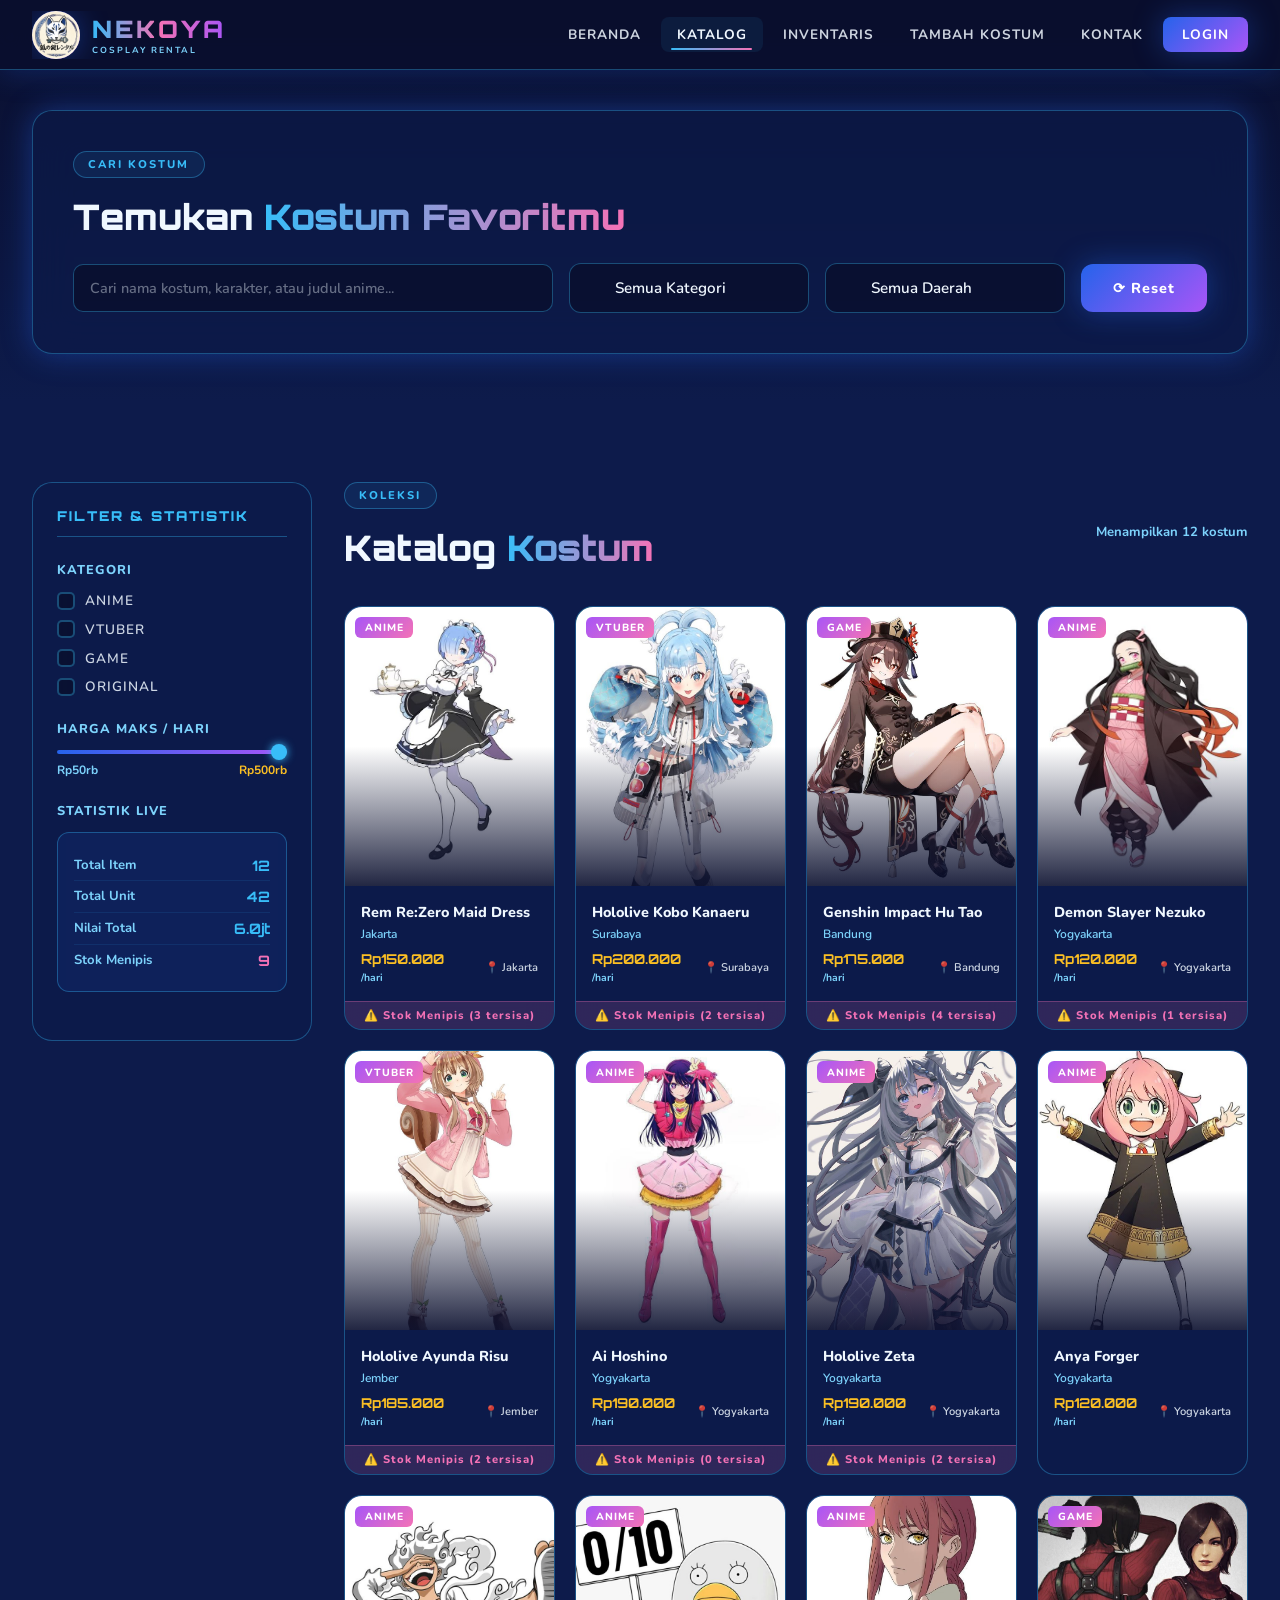
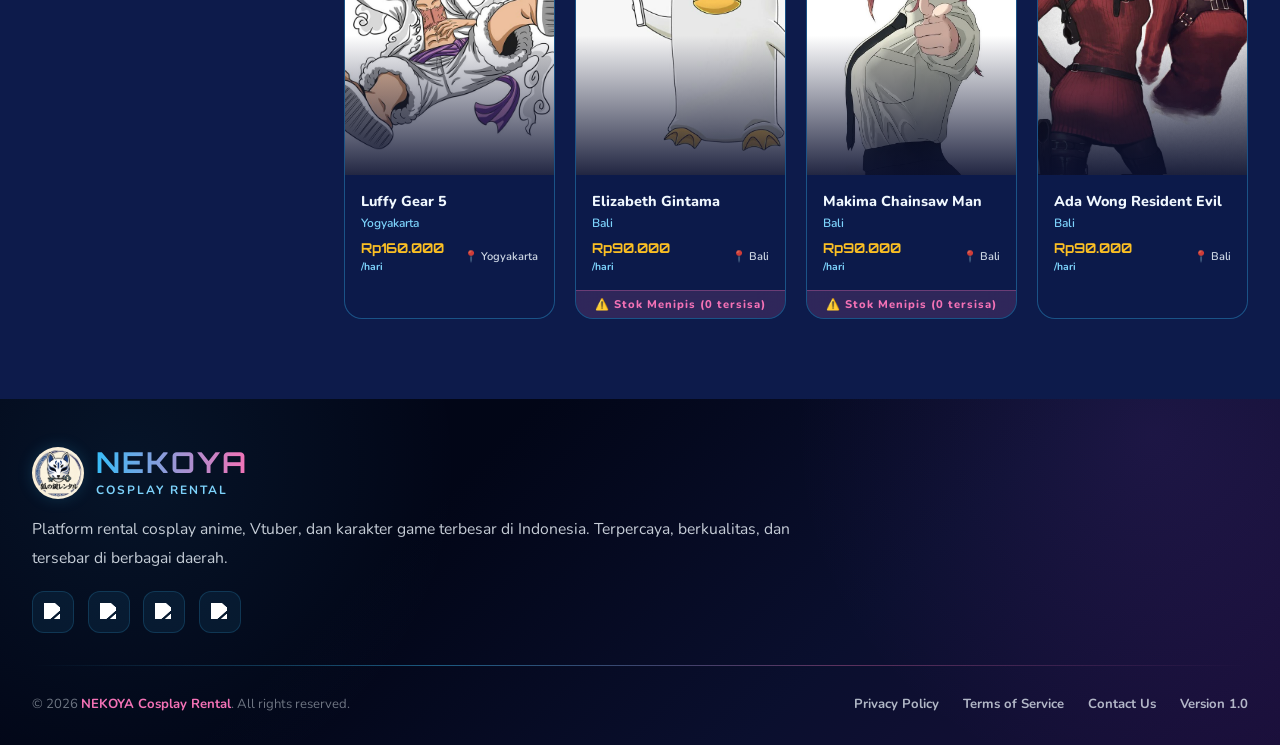
==== commit 9383d215: "." ====
--- a/katalog.html
+++ b/katalog.html
@@ -11,6 +11,7 @@
     />
     <link rel="stylesheet" href="style.css" />
   </head>
+
   <body>
     <nav id="navbar">
       <a href="index.html" class="nav-logo">
@@ -194,7 +195,7 @@
       </div>
     </section>
 
-   <footer id="footer" class="footer-simple">
+    <footer id="footer" class="footer-simple">
       <div class="container">
         <div class="footer-top">
           <div class="footer-left">
@@ -287,6 +288,13 @@
       </div>
     </footer>
 
+    <div id="detailModal" class="modal-detail">
+      <div class="modal-detail-box">
+        <button class="modal-close" onclick="closeDetailModal()">✕</button>
+        <div id="detailBody"></div>
+      </div>
+    </div>
+
     <script src="script.js"></script>
   </body>
 </html>
--- a/style.css
+++ b/style.css
@@ -2014,7 +2014,20 @@
     display: block;
     overflow-x: auto;
   }
-}
+
+   .detail-content {
+    grid-template-columns: 1fr;
+  }
+
+  .detail-top h3 {
+    font-size: 24px;
+  }
+
+  .detail-grid {
+    grid-template-columns: 1fr;
+  }
+}
+
 
 @media (max-width: 480px) {
   .card-grid {
@@ -2061,4 +2074,160 @@
   .footer-brand-card {
     grid-column: 1 / -1;
   }
-}+}
+
+.modal-detail {
+  position: fixed;
+  inset: 0;
+  background: rgba(0,0,0,0.7);
+  display: none;
+  justify-content: center;
+  align-items: center;
+  z-index: 9999;
+  padding: 20px;
+}
+
+.modal-detail.active {
+  display: flex;
+}
+
+.modal-detail-box {
+  width: min(950px, 100%);
+  max-height: 90vh;
+  overflow-y: auto;
+  background: linear-gradient(180deg, #101b53 0%, #0a1239 100%);
+  border: 1px solid rgba(100, 180, 255, 0.25);
+  border-radius: 24px;
+  padding: 28px;
+  position: relative;
+  color: #fff;
+  box-shadow: 0 20px 60px rgba(0, 0, 0, 0.45);
+}
+
+.modal-close {
+  position: absolute;
+  top: 14px;
+  right: 16px;
+  width: 40px;
+  height: 40px;
+  border: none;
+  border-radius: 50%;
+  cursor: pointer;
+  font-size: 18px;
+  background: rgba(255,255,255,0.12);
+  color: #fff;
+}
+
+.detail-content {
+  display: grid;
+  grid-template-columns: 320px 1fr;
+  gap: 28px;
+  align-items: start;
+}
+
+.detail-image-wrap {
+  width: 100%;
+}
+
+.detail-image {
+  width: 100%;
+  border-radius: 18px;
+  object-fit: cover;
+  display: block;
+}
+
+.detail-info {
+  flex: 1;
+}
+
+.detail-info .btn-edit {
+  margin-top: 16px;
+}
+
+.detail-no-image {
+  width: 100%;
+  min-height: 320px;
+  border-radius: 18px;
+  display: flex;
+  align-items: center;
+  justify-content: center;
+  background: rgba(255,255,255,0.08);
+  color: #cfe5ff;
+}
+
+.detail-category {
+  display: inline-block;
+  margin-bottom: 10px;
+  padding: 6px 12px;
+  border-radius: 999px;
+  background: linear-gradient(90deg, #b84dff, #ff6ba8);
+  font-size: 12px;
+  font-weight: 800;
+  letter-spacing: 0.5px;
+}
+
+.detail-top h3 {
+  margin: 0 0 10px;
+  font-size: 32px;
+  line-height: 1.2;
+}
+
+.detail-price {
+  margin: 0 0 20px;
+  font-size: 28px;
+  font-weight: 800;
+  color: #ffd54a;
+}
+
+.detail-price span {
+  font-size: 14px;
+  color: #9bd8ff;
+  font-weight: 700;
+}
+
+.detail-grid {
+  display: grid;
+  grid-template-columns: 1fr 1fr;
+  gap: 12px 18px;
+  margin-bottom: 22px;
+  color: #d8e8ff;
+}
+
+.detail-desc {
+  margin-bottom: 24px;
+  padding: 16px;
+  border-radius: 16px;
+  background: rgba(255,255,255,0.06);
+}
+
+.detail-desc p {
+  margin: 10px 0 0;
+  color: #dbe8ff;
+  line-height: 1.6;
+}
+
+.detail-actions {
+  display: flex;
+  gap: 12px;
+  flex-wrap: wrap;
+}
+
+.btn-edit-detail,
+.btn-close-detail {
+  border: none;
+  border-radius: 12px;
+  padding: 12px 18px;
+  cursor: pointer;
+  font-weight: 800;
+}
+
+.btn-edit-detail {
+  background: linear-gradient(90deg, #7b61ff, #c85cff);
+  color: white;
+}
+
+.btn-close-detail {
+  background: rgba(255,255,255,0.12);
+  color: white;
+}
+
